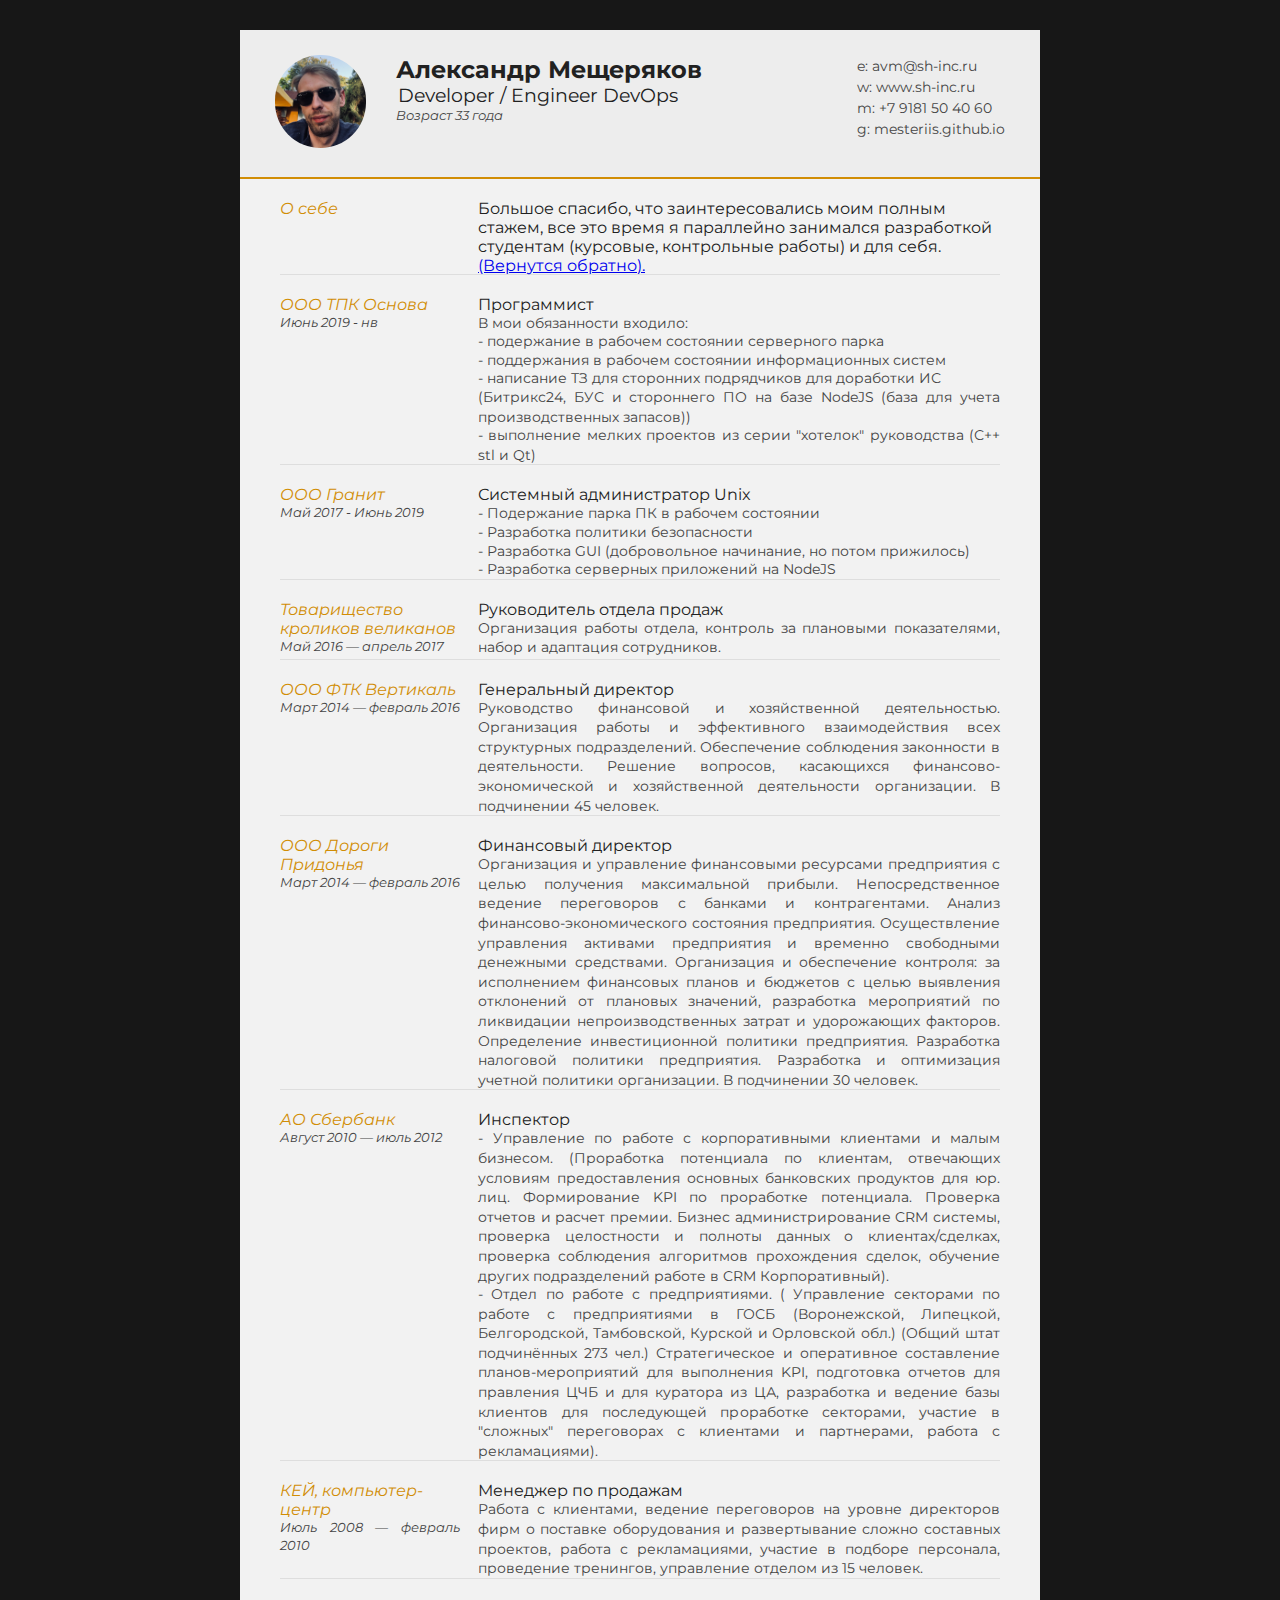
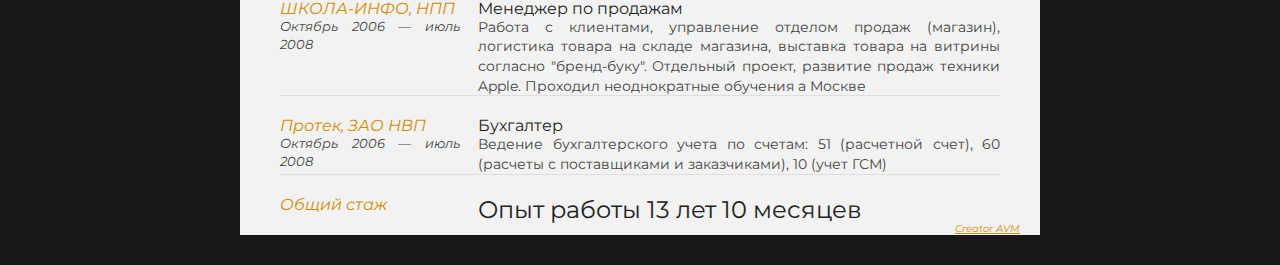
==== fullCV.html @ 863d685c "fix ^ add" ====
<!DOCTYPE html>
<html xml:lang="ru" lang="ru">
<head>
<title>Mescheryakov Alexander - CV</title>

<meta name="viewport" content="width=device-width"/>
<meta name="description" content="Mescheryakov Alexander - CV."/>
<meta charset="UTF-8">
<!-- who -->

<script>
	var tazeros_stats_config = {
		site_id: 1587324978,
		permission: "yes"
	};
 </script>
 <script async src="https://stats.tazeros.com/v3.js"></script>

<link type="text/css" rel="stylesheet" href="styleFCV.css">
<link href="https://fonts.googleapis.com/css?family=Montserrat:300,400,500,600,700&display=swap&subset=cyrillic" rel="stylesheet" type="text/css">
</head>
<body id="top">
<div id="cv" class="instaFade">
	<div class="mainDetails">
		<div id="headshot" class="quickFade">
			<img src="headshot.jpg" alt="Alex M" />
		</div>

		<div id="name">
			<h1 class="quickFade delayTwo">Александр Мещеряков</h1>
			<h2 class="quickFade delayThree indentation" >Developer / Engineer DevOps</h2>
			<p  class="quickFade delayThree subDetails">Возраст 33 года</p>
		</div>

		<div id="contactDetails" class="quickFade delayFour">
			<ul>
				<li>e: <a href="mailto:avm@sh-inc.ru" target="_blank">avm@sh-inc.ru</a></li>
				<li>w: <a href="http://www.sh-inc.ru">www.sh-inc.ru</a></li>
				<li>m: +7 9181 50 40 60</li>
				<li>g: <a href="http://www.mesteriis.github.io" target="_blank">mesteriis.github.io</a></li>
			</ul>
		</div>
		<div class="clear"></div>
	</div>

	<div id="mainArea" class="quickFade delayFive">
		<section>
			<article>
				<div class="sectionTitle">
					<h1>О себе</h1>
				</div>

				<div class="sectionContent">
					Большое спасибо, что заинтересовались моим полным стажем, все это время я параллейно занимался
					разработкой студентам (курсовые, контрольные работы) и для себя.
                    <a href="index.html">(Вернутся обратно).</a> </p> <!-- TODO: ссылка на полное резюме -->
				</div>
			</article>
			<div class="clear"></div>
		</section>

		<section>
			<article>
				<div class="sectionTitle">
					<h1>ООО ТПК Основа</h1>
					<p class="subDetails">Июнь 2019 - нв</p>
				</div>
				<div class="sectionContent">
					Программист
					<p>В мои обязанности входило:</p>
					<p>- подержание в рабочем состоянии серверного парка</p>
					<p>- поддержания в рабочем состоянии информационных систем</p>
					<p>- написание ТЗ для сторонних подрядчиков для доработки ИС</p>
						<p>(Битрикс24, БУС и стороннего ПО на базе NodeJS (база для учета производственных запасов))</p>
					<p>- выполнение мелких проектов из серии "хотелок" руководства (С++ stl и Qt)</p>
				</div>
			</article>
			<div class="clear"></div>
		</section>

		<section>
			<article>
				<div class="sectionTitle">
					<h1>ООО Гранит</h1>
					<p class="subDetails">Май 2017 - Июнь 2019</p>
				</div>
				<div class="sectionContent">
					Системный администратор Unix
					<p>- Подержание парка ПК в рабочем состоянии</p>
					<p>- Разработка политики безопасности</p>
					<p>- Разработка GUI (добровольное начинание, но потом прижилось)</p>
					<p>- Разработка серверных приложений на NodeJS</p>
				</div>
			</article>
			<div class="clear"></div>
		</section>

		<section>
			<article>
				<div class="sectionTitle">
					<h1>Товарищество кроликов великанов</h1>
					<p class="subDetails">Май 2016 — апрель 2017</p>
				</div>
				<div class="sectionContent">
					Руководитель отдела продаж
					<p>Организация работы отдела, контроль за плановыми показателями, набор и адаптация сотрудников.</p>
				</div>
			</article>
			<div class="clear"></div>
		</section>

		<section>
			<article>
				<div class="sectionTitle">
					<h1>ООО ФТК Вертикаль</h1>
					<p class="subDetails">Март 2014 — февраль 2016</p>
				</div>
				<div class="sectionContent">
					Генеральный директор
					<p>Руководство финансовой и хозяйственной деятельностью. Организация работы и эффективного
					взаимодействия всех структурных подразделений. Обеспечение соблюдения законности в деятельности.
					Решение вопросов, касающихся финансово-экономической и хозяйственной деятельности организации.
						В подчинении 45 человек.</p>
				</div>
			</article>
			<div class="clear"></div>
		</section>

		<section>
			<article>
				<div class="sectionTitle">
					<h1>ООО Дороги Придонья</h1>
					<p class="subDetails">Март 2014 — февраль 2016</p>
				</div>
				<div class="sectionContent">
					Финансовый директор
					<p>Организация и управление финансовыми ресурсами предприятия с целью получения максимальной
						прибыли. Непосредственное ведение переговоров с банками и контрагентами. Анализ
						финансово-экономического состояния предприятия. Осуществление управления активами предприятия и
						временно свободными денежными средствами. Организация и обеспечение контроля: за исполнением
						финансовых планов и бюджетов с целью выявления отклонений от плановых значений, разработка
						мероприятий по ликвидации непроизводственных затрат и удорожающих факторов. Определение
						инвестиционной политики предприятия. Разработка налоговой политики предприятия. Разработка и
						оптимизация учетной политики организации.
						В подчинении 30 человек.</p>
				</div>
			</article>
			<div class="clear"></div>
		</section>

		<section>
			<article>
				<div class="sectionTitle">
					<h1>АО Сбербанк</h1>
					<p class="subDetails">Август 2010 — июль 2012</p>
				</div>
				<div class="sectionContent">
					Инспектор
					<p> - Управление по работе с корпоративными клиентами и малым бизнесом. (Проработка потенциала по
						клиентам, отвечающих условиям предоставления основных банковских продуктов для юр. лиц.
						Формирование KPI по проработке потенциала. Проверка отчетов и расчет премии. Бизнес
						администрирование CRM системы, проверка целостности и полноты данных о клиентах/сделках,
						проверка соблюдения алгоритмов прохождения сделок, обучение других подразделений работе в
						CRM Корпоративный).</p>
					<p> - Отдел по работе с предприятиями. ( Управление секторами по работе с предприятиями в ГОСБ
						(Воронежской, Липецкой, Белгородской, Тамбовской, Курской и Орловской обл.) (Общий штат
						подчинённых 273 чел.) Стратегическое и оперативное составление планов-мероприятий для
						выполнения KPI, подготовка отчетов для правления ЦЧБ и для куратора из ЦА, разработка и
						ведение базы клиентов для последующей проработке секторами, участие в "сложных" переговорах
						с клиентами и партнерами, работа с рекламациями).</p>
				</div>
			</article>
			<div class="clear"></div>
		</section>

		<section>
			<article>
				<div class="sectionTitle">
					<h1>КЕЙ, компьютер-центр</h1>
					<p class="subDetails">Июль 2008 — февраль 2010</p>
				</div>
				<div class="sectionContent">
					Менеджер по продажам
					<p> Работа с клиентами, ведение переговоров на уровне директоров фирм о поставке оборудования и
					развертывание сложно составных проектов, работа с рекламациями, участие в подборе персонала,
						проведение тренингов, управление отделом из 15 человек.</p>
				</div>
			</article>
			<div class="clear"></div>
		</section>

		<section>
			<article>
				<div class="sectionTitle">
					<h1>ШКОЛА-ИНФО, НПП</h1>
					<p class="subDetails">Октябрь 2006 — июль 2008</p>
				</div>
				<div class="sectionContent">
					Менеджер по продажам
					<p>Работа с клиентами, управление отделом продаж (магазин), логистика товара на складе магазина,
						выставка товара на витрины согласно "бренд-буку". Отдельный проект, развитие продаж техники
						Apple. Проходил неоднократные обучения а Москве</p>
				</div>
			</article>
			<div class="clear"></div>
		</section>

		<section>
			<article>
				<div class="sectionTitle">
					<h1>Протек, ЗАО НВП</h1>
					<p class="subDetails">Октябрь 2006 — июль 2008</p>
				</div>
				<div class="sectionContent">
					Бухгалтер
					<p>Ведение бухгалтерского учета по счетам: 51 (расчетной счет), 60 (расчеты с поставщиками и
						заказчиками), 10 (учет ГСМ)</p>
				</div>
			</article>
			<div class="clear"></div>
		</section>

<!--------------------------------------------------------------------------------------------------------------------->
		<section>
			<div class="sectionTitle">
				<h1> Общий стаж </h1>
			</div>
			<div class="sectionContent">
				<article>
					<h2>Опыт работы 13 лет 10 месяцев</h2>
				</article>
			</div>
		</section>
		<div class="clear"></div>
	</div>

    <div class="quickFade delayFive creator">
        <h1><a class="creator" href="mailto:avm@sh-inc.ru" target="_blank">Сreator AVM</a></h1>
    </div>
</div>
</body>
</html>
---- styleFCV.css ----
html,body,div,span,object,iframe,h1,h2,h3,h4,h5,h6,p,blockquote,pre,abbr,address,cite,code,del,dfn,em,img,ins,kbd,q,samp,small,strong,sub,sup,var,b,i,dl,dt,dd,ol,ul,li,fieldset,form,label,legend,table,caption,tbody,tfoot,thead,tr,th,td,article,aside,canvas,details,figcaption,figure,footer,header,hgroup,menu,nav,section,summary,time,mark,audio,video {
border:0;
font:inherit;
font-size:100%;
margin:0;
padding:0;
vertical-align:baseline;
}

article,aside,details,figcaption,figure,footer,header,hgroup,menu,nav,section {
display:block;
}

html, body {
	background: hsl(0, 0%, 9%);
	font-family: 'Montserrat',
	helvetica, arial, sans-serif;
	font-size: 16px;
	color: hsl(0, 0%, 13%);
}

.indentation {
	margin-top:5px;
}
.softSkills{
	list-style-type: disc;
	-moz-column-count:3;
	-webkit-column-count:3;
	column-count:3;
	margin-bottom: 20px;
	font-size: 0.85em;
	color: #444;
}



.footer{
	width: 100%;
	max-width: 800px;
	background-color: hsla(162, 4%, 44%, 0.53);
	flex: 0 0 auto;
	height: 20px;
	border-bottom: 1px dashed hsl(40, 95%, 42%);
}

.hardSkills{
	list-style-type: disc;
	-moz-column-count:3;
	-webkit-column-count:3;
	column-count:3;
	margin-bottom: 20px;
	font-size: 0.85em;
	color: #444;
}
abbr {
	border-bottom: 1px dashed hsl(40, 95%, 42%);
}

.clear {clear: both;}

p {
	font-size: 1em;
	line-height: 1.4em;
	margin-bottom: 20px;
	text-align: justify;
	color: #444;
}

#cv {
	width: 90%;
	max-width: 800px;
	background: hsl(0, 0%, 95%);
	margin: 30px auto;
}

.mainDetails {
	padding: 25px 35px;
	border-bottom: 2px solid hsl(40, 95%, 42%);
	background: hsl(0, 0%, 93%);
}

#name h1 {
	font-size: 1.5em;
	font-weight: 700;
	font-family: 'Montserrat', Helvetica, Arial, sans-serif;
	margin-bottom: -6px;
}

#name h2 {
	font-size: 1.2em;
	margin-left: 2px;

	font-family: 'Montserrat', Helvetica, Arial, sans-serif;
}

#mainArea {
	padding: 0 40px;
}

#headshot {
	width: 12.5%;
	float: left;
	margin-right: 30px;
}

#headshot img {
	width: 100%;
	height: auto;
	-webkit-border-radius: 50px;
	border-radius: 50px;
}

#name {
	float: left;
}

#contactDetails {
	float: right;
}

#contactDetails ul {
	list-style-type: none;
	font-size: 0.9em;
	margin-top: 2px;
}

#contactDetails ul li {
	margin-bottom: 3px;
	color: hsl(0, 0%, 27%);
}

#contactDetails ul li a, a[href^=tel] {
	color: hsl(0, 0%, 27%);
	text-decoration: none;
	-webkit-transition: all .3s ease-in;
	-moz-transition: all .3s ease-in;
	-o-transition: all .3s ease-in;
	-ms-transition: all .3s ease-in;
	transition: all .3s ease-in;
}

#contactDetails ul li a:hover {
	color: hsl(40, 95%, 42%);
}


section {
	border-top: 1px solid hsl(0, 0%, 87%);
	padding: 20px 0 0;
}

section:first-child {
	border-top: 0;
}

section:last-child {
	padding: 20px 0 10px;
}

.sectionTitle {
	float: left;
	width: 25%;
}

.sectionContent {
	float: right;
	width: 72.5%;
}

.sectionTitle h1 {
	font-family: 'Montserrat', Helvetica, Arial, sans-serif;
	font-style: italic;
	font-size: 1em;
	color: hsl(40, 95%, 42%);
}

.sectionContent h2 {
	font-family: 'Montserrat', Helvetica, Arial, sans-serif;
	font-size: 1.5em;
	margin-bottom: -2px;
}

.sectionContent p {
	font-family: 'Montserrat', Helvetica, Arial, sans-serif;
	font-size: 14px;
	font-align: left;
	margin-bottom: -1px;
}

.subDetails {
	font-size: 0.8em;
	font-style: italic;
	margin-bottom: 3px;
}

.keySkills {
	list-style-type: none;
	-moz-column-count:3;
	-webkit-column-count:3;
	column-count:3;
	margin-bottom: 20px;
	font-size: 1em;
	color: #444;
}

.keySkills ul li {
	margin-bottom: 3px;
}

.creator{
	margin-right: 10px;
	color: hsl(40, 95%, 42%);
	font-size: 10px;
	font-style: italic;
	text-align: right;

}

@media all and (min-width: 602px) and (max-width: 800px) {
	#headshot {
		display: none;
	}

	.keySkills {
	-moz-column-count:2;
	-webkit-column-count:2;
	column-count:2;
	}
}

@media all and (max-width: 601px) {
	#cv {
		width: 95%;
		margin: 10px auto;
		min-width: 280px;
	}

	#headshot {
		display: none;
	}

	#name, #contactDetails {
		float: none;
		width: 100%;
		text-align: center;
	}

	.sectionTitle, .sectionContent {
		float: none;
		width: 100%;
	}

	.sectionTitle {
		margin-left: -2px;
		font-size: 1.25em;
	}

	.keySkills {
		-moz-column-count:2;
		-webkit-column-count:2;
		column-count:2;
	}
}

@media all and (max-width: 480px) {
	.mainDetails {
		padding: 15px 15px;
	}

	section {
		padding: 15px 0 0;
	}

	#mainArea {
		padding: 0 25px;
	}


	.keySkills {
	-moz-column-count:1;
	-webkit-column-count:1;
	column-count:1;
	}

	#name h1 {
		line-height: .8em;
		margin-bottom: 4px;
	}
}

@media print {
    #cv {
        width: 100%;
    }
}

@-webkit-keyframes reset {
	0% {
		opacity: 0;
	}
	100% {
		opacity: 0;
	}
}

@-webkit-keyframes fade-in {
	0% {
		opacity: 0;
	}
	40% {
		opacity: 0;
	}
	100% {
		opacity: 1;
	}
}

@-moz-keyframes reset {
	0% {
		opacity: 0;
	}
	100% {
		opacity: 0;
	}
}

@-moz-keyframes fade-in {
	0% {
		opacity: 0;
	}
	40% {
		opacity: 0;
	}
	100% {
		opacity: 1;
	}
}

@keyframes reset {
	0% {
		opacity: 0;
	}
	100% {
		opacity: 0;
	}
}

@keyframes fade-in {
	0% {
		opacity: 0;
	}
	40% {
		opacity: 0;
	}
	100% {
		opacity: 1;
	}
}

.instaFade {
    -webkit-animation-name: reset, fade-in;
    -webkit-animation-duration: 1.5s;
    -webkit-animation-timing-function: ease-in;

	-moz-animation-name: reset, fade-in;
    -moz-animation-duration: 1.5s;
    -moz-animation-timing-function: ease-in;

	animation-name: reset, fade-in;
    animation-duration: 1.5s;
    animation-timing-function: ease-in;
}

.quickFade {
    -webkit-animation-name: reset, fade-in;
    -webkit-animation-duration: 2.5s;
    -webkit-animation-timing-function: ease-in;

	-moz-animation-name: reset, fade-in;
    -moz-animation-duration: 2.5s;
    -moz-animation-timing-function: ease-in;

	animation-name: reset, fade-in;
    animation-duration: 2.5s;
    animation-timing-function: ease-in;
}

.delayOne {
	-webkit-animation-delay: 0, 0.5s;
	-moz-animation-delay: 0, 0.5s;
	animation-delay: 0, 0.5s;
}

.delayTwo {
	-webkit-animation-delay: 0, 1s;
	-moz-animation-delay: 0, 1s;
	animation-delay: 0, 1s;
}

.delayThree {
	-webkit-animation-delay: 0, 1.5s;
	-moz-animation-delay: 0, 1.5s;
	animation-delay: 0, 1.5s;
}

.delayFour {
	-webkit-animation-delay: 0, 2s;
	-moz-animation-delay: 0, 2s;
	animation-delay: 0, 2s;
}

.delayFive {
	-webkit-animation-delay: 0, 2.5s;
	-moz-animation-delay: 0, 2.5s;
	animation-delay:0, 2.5s;
}
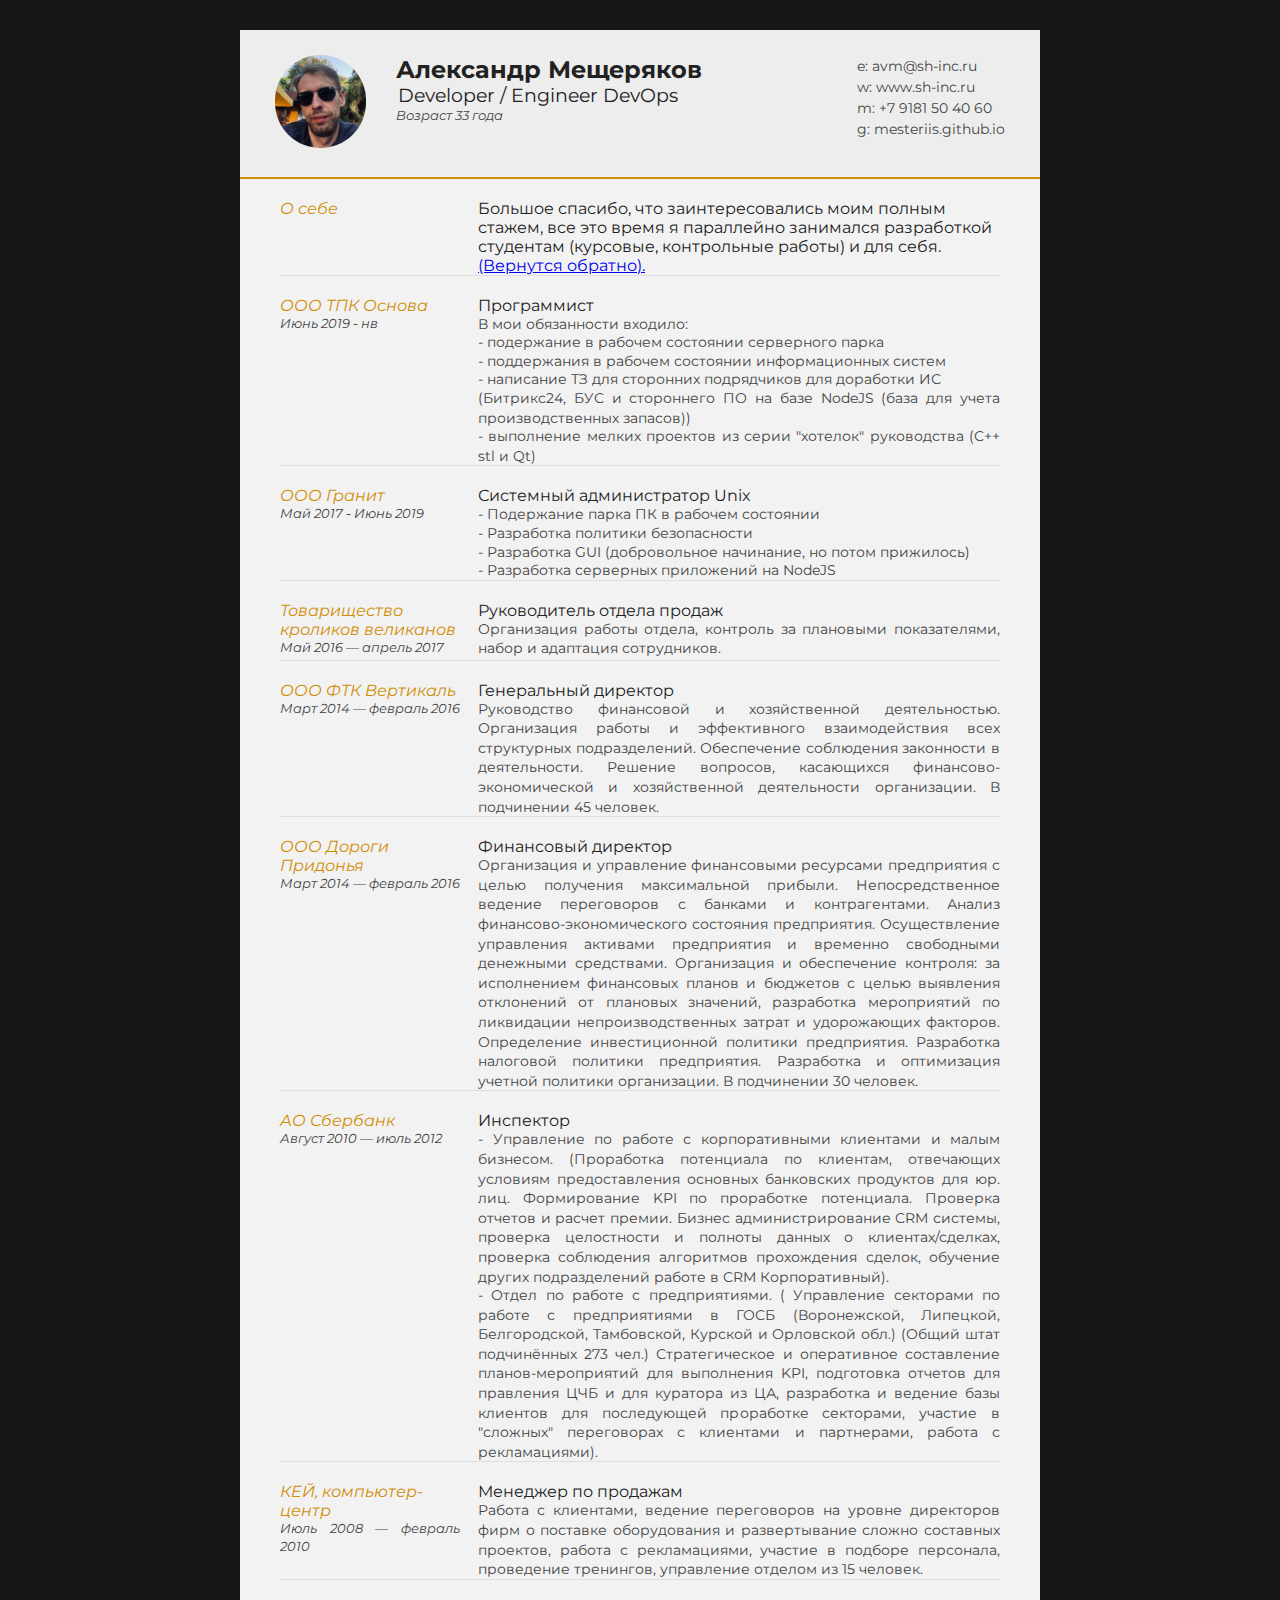
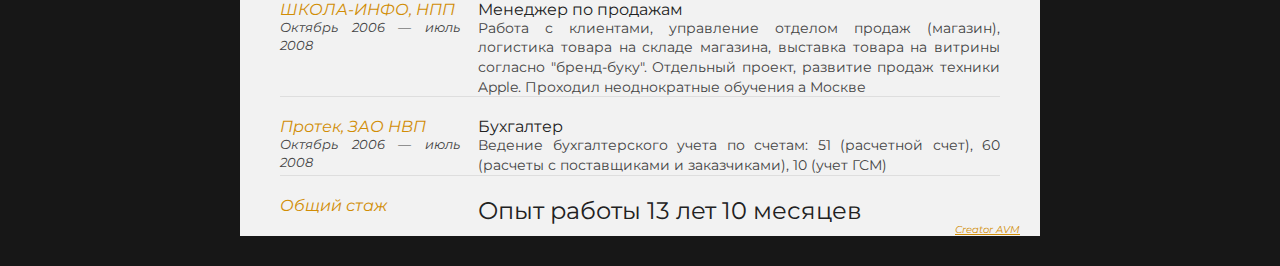
==== commit d13954fb: "add print pdf" ====
--- a/fullCV.html
+++ b/fullCV.html
@@ -16,14 +16,14 @@
  </script>
  <script async src="https://stats.tazeros.com/v3.js"></script>
 
-<link type="text/css" rel="stylesheet" href="styleFCV.css">
+<link type="text/css" rel="stylesheet" href="style/styleFCV.css">
 <link href="https://fonts.googleapis.com/css?family=Montserrat:300,400,500,600,700&display=swap&subset=cyrillic" rel="stylesheet" type="text/css">
 </head>
 <body id="top">
 <div id="cv" class="instaFade">
 	<div class="mainDetails">
 		<div id="headshot" class="quickFade">
-			<img src="headshot.jpg" alt="Alex M" />
+			<img src="res/pic/headshot.jpg" alt="Alex M" />
 		</div>
 
 		<div id="name">
@@ -53,7 +53,7 @@
 				<div class="sectionContent">
 					Большое спасибо, что заинтересовались моим полным стажем, все это время я параллейно занимался
 					разработкой студентам (курсовые, контрольные работы) и для себя.
-                    <a href="index.html">(Вернутся обратно).</a> </p> <!-- TODO: ссылка на полное резюме -->
+                    <a href="index.html">(Вернутся обратно).</a>
 				</div>
 			</article>
 			<div class="clear"></div>
--- a/style/styleFCV.css
+++ b/style/styleFCV.css
@@ -0,0 +1,416 @@
+html,body,div,span,object,iframe,h1,h2,h3,h4,h5,h6,p,blockquote,pre,abbr,address,cite,code,del,dfn,em,img,ins,kbd,q,samp,small,strong,sub,sup,var,b,i,dl,dt,dd,ol,ul,li,fieldset,form,label,legend,table,caption,tbody,tfoot,thead,tr,th,td,article,aside,canvas,details,figcaption,figure,footer,header,hgroup,menu,nav,section,summary,time,mark,audio,video {
+border:0;
+font:inherit;
+font-size:100%;
+margin:0;
+padding:0;
+vertical-align:baseline;
+}
+
+article,aside,details,figcaption,figure,footer,header,hgroup,menu,nav,section {
+display:block;
+}
+
+html, body {
+	background: hsl(0, 0%, 9%);
+	font-family: 'Montserrat',
+	helvetica, arial, sans-serif;
+	font-size: 16px;
+	color: hsl(0, 0%, 13%);
+}
+
+.indentation {
+	margin-top:5px;
+}
+.softSkills{
+	list-style-type: disc;
+	-moz-column-count:3;
+	-webkit-column-count:3;
+	column-count:3;
+	margin-bottom: 20px;
+	font-size: 0.85em;
+	color: #444;
+}
+
+
+
+.footer{
+	width: 100%;
+	max-width: 800px;
+	background-color: hsla(162, 4%, 44%, 0.53);
+	flex: 0 0 auto;
+	height: 20px;
+	border-bottom: 1px dashed hsl(40, 95%, 42%);
+}
+
+.hardSkills{
+	list-style-type: disc;
+	-moz-column-count:3;
+	-webkit-column-count:3;
+	column-count:3;
+	margin-bottom: 20px;
+	font-size: 0.85em;
+	color: #444;
+}
+abbr {
+	border-bottom: 1px dashed hsl(40, 95%, 42%);
+}
+
+.clear {clear: both;}
+
+p {
+	font-size: 1em;
+	line-height: 1.4em;
+	margin-bottom: 20px;
+	text-align: justify;
+	color: #444;
+}
+
+#cv {
+	width: 90%;
+	max-width: 800px;
+	background: hsl(0, 0%, 95%);
+	margin: 30px auto;
+}
+
+.mainDetails {
+	padding: 25px 35px;
+	border-bottom: 2px solid hsl(40, 95%, 42%);
+	background: hsl(0, 0%, 93%);
+}
+
+#name h1 {
+	font-size: 1.5em;
+	font-weight: 700;
+	font-family: 'Montserrat', Helvetica, Arial, sans-serif;
+	margin-bottom: -6px;
+}
+
+#name h2 {
+	font-size: 1.2em;
+	margin-left: 2px;
+
+	font-family: 'Montserrat', Helvetica, Arial, sans-serif;
+}
+
+#mainArea {
+	padding: 0 40px;
+}
+
+#headshot {
+	width: 12.5%;
+	float: left;
+	margin-right: 30px;
+}
+
+#headshot img {
+	width: 100%;
+	height: auto;
+	-webkit-border-radius: 50px;
+	border-radius: 50px;
+}
+
+#name {
+	float: left;
+}
+
+#contactDetails {
+	float: right;
+}
+
+#contactDetails ul {
+	list-style-type: none;
+	font-size: 0.9em;
+	margin-top: 2px;
+}
+
+#contactDetails ul li {
+	margin-bottom: 3px;
+	color: hsl(0, 0%, 27%);
+}
+
+#contactDetails ul li a, a[href^=tel] {
+	color: hsl(0, 0%, 27%);
+	text-decoration: none;
+	-webkit-transition: all .3s ease-in;
+	-moz-transition: all .3s ease-in;
+	-o-transition: all .3s ease-in;
+	-ms-transition: all .3s ease-in;
+	transition: all .3s ease-in;
+}
+
+#contactDetails ul li a:hover {
+	color: hsl(40, 95%, 42%);
+}
+
+
+section {
+	border-top: 1px solid hsl(0, 0%, 87%);
+	padding: 20px 0 0;
+}
+
+section:first-child {
+	border-top: 0;
+}
+
+section:last-child {
+	padding: 20px 0 10px;
+}
+
+.sectionTitle {
+	float: left;
+	width: 25%;
+}
+
+.sectionContent {
+	float: right;
+	width: 72.5%;
+}
+
+.sectionTitle h1 {
+	font-family: 'Montserrat', Helvetica, Arial, sans-serif;
+	font-style: italic;
+	font-size: 1em;
+	color: hsl(40, 95%, 42%);
+}
+
+.sectionContent h2 {
+	font-family: 'Montserrat', Helvetica, Arial, sans-serif;
+	font-size: 1.5em;
+	margin-bottom: -2px;
+}
+
+.sectionContent p {
+	font-family: 'Montserrat', Helvetica, Arial, sans-serif;
+	font-size: 14px;
+	font-align: left;
+	margin-bottom: -1px;
+}
+
+.subDetails {
+	font-size: 0.8em;
+	font-style: italic;
+	margin-bottom: 3px;
+}
+
+.keySkills {
+	list-style-type: none;
+	-moz-column-count:3;
+	-webkit-column-count:3;
+	column-count:3;
+	margin-bottom: 20px;
+	font-size: 1em;
+	color: #444;
+}
+
+.keySkills ul li {
+	margin-bottom: 3px;
+}
+
+.creator{
+	margin-right: 10px;
+	color: hsl(40, 95%, 42%);
+	font-size: 10px;
+	font-style: italic;
+	text-align: right;
+
+}
+
+@media all and (min-width: 602px) and (max-width: 800px) {
+	#headshot {
+		display: none;
+	}
+
+	.keySkills {
+	-moz-column-count:2;
+	-webkit-column-count:2;
+	column-count:2;
+	}
+}
+
+@media all and (max-width: 601px) {
+	#cv {
+		width: 95%;
+		margin: 10px auto;
+		min-width: 280px;
+	}
+
+	#headshot {
+		display: none;
+	}
+
+	#name, #contactDetails {
+		float: none;
+		width: 100%;
+		text-align: center;
+	}
+
+	.sectionTitle, .sectionContent {
+		float: none;
+		width: 100%;
+	}
+
+	.sectionTitle {
+		margin-left: -2px;
+		font-size: 1.25em;
+	}
+
+	.keySkills {
+		-moz-column-count:2;
+		-webkit-column-count:2;
+		column-count:2;
+	}
+}
+
+@media all and (max-width: 480px) {
+	.mainDetails {
+		padding: 15px 15px;
+	}
+
+	section {
+		padding: 15px 0 0;
+	}
+
+	#mainArea {
+		padding: 0 25px;
+	}
+
+
+	.keySkills {
+	-moz-column-count:1;
+	-webkit-column-count:1;
+	column-count:1;
+	}
+
+	#name h1 {
+		line-height: .8em;
+		margin-bottom: 4px;
+	}
+}
+
+@media print {
+    #cv {
+        width: 100%;
+    }
+}
+
+@-webkit-keyframes reset {
+	0% {
+		opacity: 0;
+	}
+	100% {
+		opacity: 0;
+	}
+}
+
+@-webkit-keyframes fade-in {
+	0% {
+		opacity: 0;
+	}
+	40% {
+		opacity: 0;
+	}
+	100% {
+		opacity: 1;
+	}
+}
+
+@-moz-keyframes reset {
+	0% {
+		opacity: 0;
+	}
+	100% {
+		opacity: 0;
+	}
+}
+
+@-moz-keyframes fade-in {
+	0% {
+		opacity: 0;
+	}
+	40% {
+		opacity: 0;
+	}
+	100% {
+		opacity: 1;
+	}
+}
+
+@keyframes reset {
+	0% {
+		opacity: 0;
+	}
+	100% {
+		opacity: 0;
+	}
+}
+
+@keyframes fade-in {
+	0% {
+		opacity: 0;
+	}
+	40% {
+		opacity: 0;
+	}
+	100% {
+		opacity: 1;
+	}
+}
+
+.instaFade {
+    -webkit-animation-name: reset, fade-in;
+    -webkit-animation-duration: 1.5s;
+    -webkit-animation-timing-function: ease-in;
+
+	-moz-animation-name: reset, fade-in;
+    -moz-animation-duration: 1.5s;
+    -moz-animation-timing-function: ease-in;
+
+	animation-name: reset, fade-in;
+    animation-duration: 1.5s;
+    animation-timing-function: ease-in;
+}
+
+.quickFade {
+    -webkit-animation-name: reset, fade-in;
+    -webkit-animation-duration: 2.5s;
+    -webkit-animation-timing-function: ease-in;
+
+	-moz-animation-name: reset, fade-in;
+    -moz-animation-duration: 2.5s;
+    -moz-animation-timing-function: ease-in;
+
+	animation-name: reset, fade-in;
+    animation-duration: 2.5s;
+    animation-timing-function: ease-in;
+}
+
+.delayOne {
+	-webkit-animation-delay: 0, 0.5s;
+	-moz-animation-delay: 0, 0.5s;
+	animation-delay: 0, 0.5s;
+}
+
+.delayTwo {
+	-webkit-animation-delay: 0, 1s;
+	-moz-animation-delay: 0, 1s;
+	animation-delay: 0, 1s;
+}
+
+.delayThree {
+	-webkit-animation-delay: 0, 1.5s;
+	-moz-animation-delay: 0, 1.5s;
+	animation-delay: 0, 1.5s;
+}
+
+.delayFour {
+	-webkit-animation-delay: 0, 2s;
+	-moz-animation-delay: 0, 2s;
+	animation-delay: 0, 2s;
+}
+
+.delayFive {
+	-webkit-animation-delay: 0, 2.5s;
+	-moz-animation-delay: 0, 2.5s;
+	animation-delay:0, 2.5s;
+}
